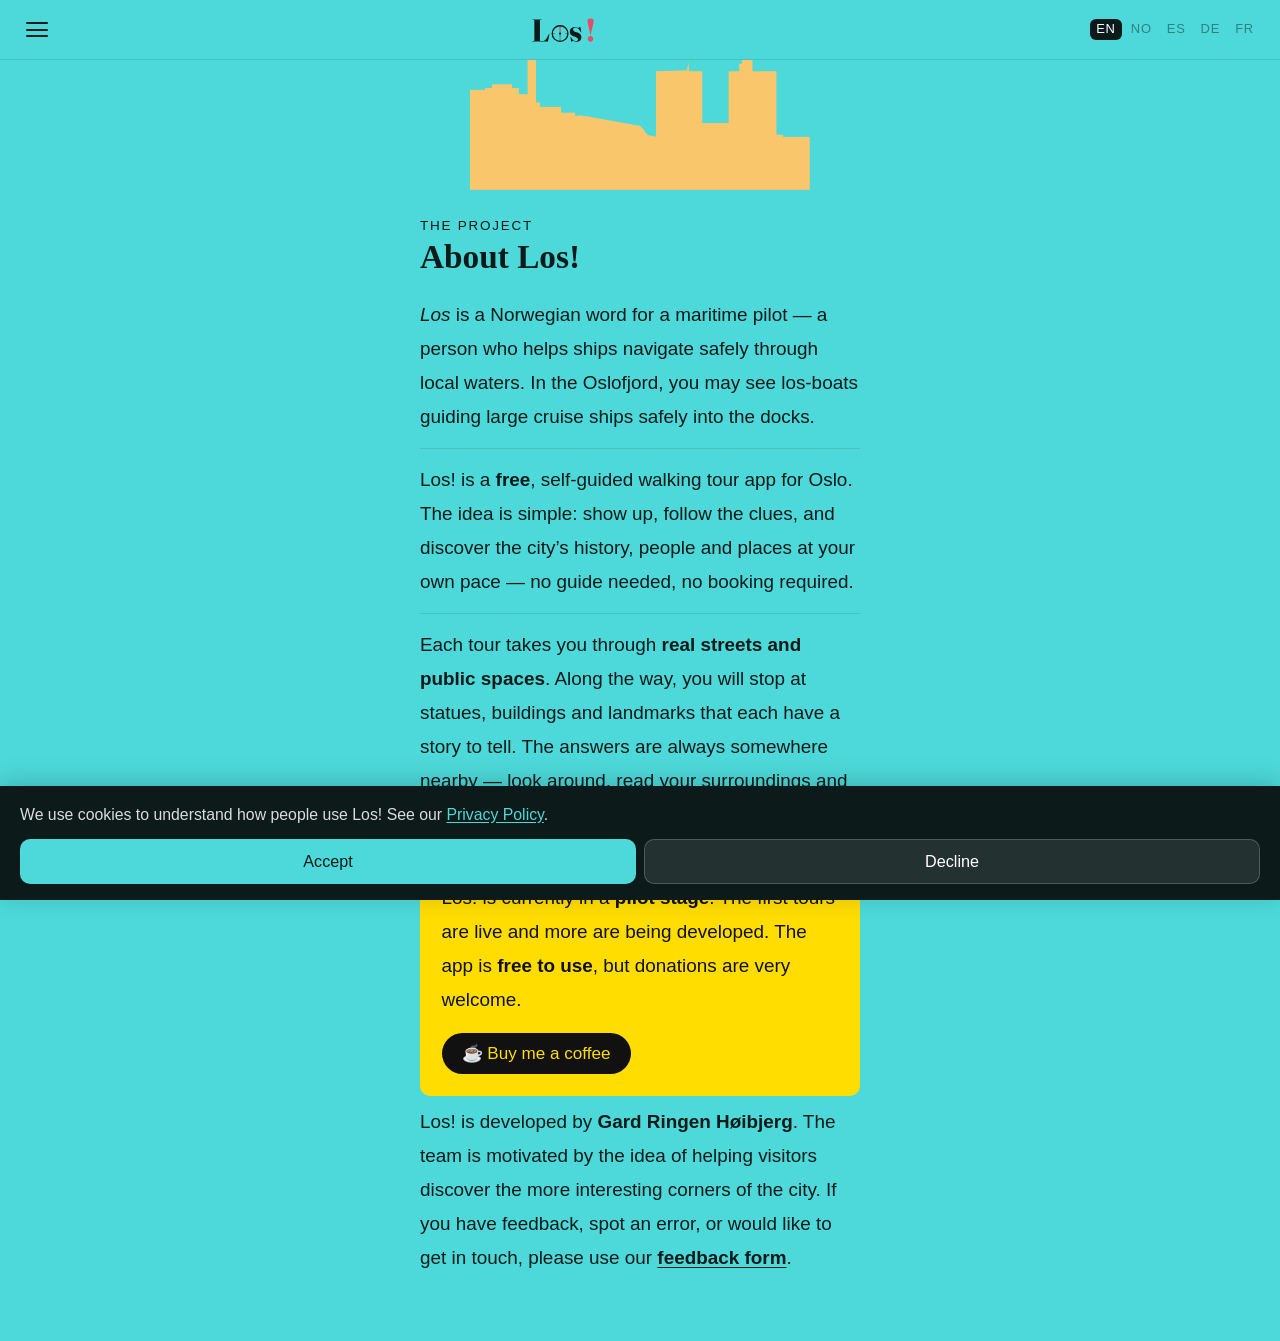
==== about.html @ 8006b3fb "Update about.html" ====
<!DOCTYPE html>
<html lang="en">
<head>
    <meta charset="UTF-8">
  <meta name="viewport" content="width=device-width, initial-scale=1.0">
  <title>About Los! – Free Walking Tours in Oslo</title>
  <meta name="description" content="Los! is a free self-guided walking tour app for Oslo. Discover the city's history, statues and stories at your own pace.">
  <meta name="robots" content="index, follow">
  <link rel="canonical" href="https://loswalk.com/about.html">

  <!-- Open Graph (Facebook, WhatsApp, LinkedIn) -->
  <meta property="og:type" content="website">
  <meta property="og:url" content="https://loswalk.com/about.html">
  <meta property="og:title" content="About Los! – Free Walking Tours in Oslo">
  <meta property="og:description" content="Los! is a free self-guided walking tour app for Oslo. Discover the city's history, statues and stories at your own pace.">
  <meta property="og:image" content="https://loswalk.com/osloskyline.png">
  <meta property="og:locale" content="en_GB">
  <meta property="og:site_name" content="Los!">

  <!-- Twitter / X card -->
  <meta name="twitter:card" content="summary_large_image">
  <meta name="twitter:title" content="About Los! – Free Walking Tours in Oslo">
  <meta name="twitter:description" content="Los! is a free self-guided walking tour app for Oslo. Discover the city's history, statues and stories at your own pace.">
  <meta name="twitter:image" content="https://loswalk.com/osloskyline.png">

  <link rel="icon" type="image/png" href="favicon.png">
  <link rel="stylesheet" href="style.css">
</head>
<body>

<!-- HEADER -->
<header class="header">
  <button class="hamburger" id="menuBtn" aria-label="Open navigation menu" aria-expanded="false" aria-controls="menuPanel">
    <span></span><span></span><span></span>
  </button>
<a href="index.html" style="display:flex;align-items:center;line-height:1;text-decoration:none;" aria-label="Los! home">
    <svg width="85" height="36" viewBox="0 0 260 110" fill="none" xmlns="http://www.w3.org/2000/svg" aria-label="Los! logo">
<g clip-path="url(#clip0_207_42)">
<path d="M35.632 23.904L32.416 24.432C31.776 24.56 31.264 24.736 30.88 24.96C30.528 25.184 30.352 25.504 30.352 25.92V86.544C30.352 87.312 30.56 87.856 30.976 88.176C31.424 88.496 32.048 88.656 32.848 88.656H38.752C40.32 88.656 41.872 88.336 43.408 87.696C44.944 87.024 46.512 85.824 48.112 84.096C49.744 82.336 51.408 79.84 53.104 76.608L58.336 66.768C58.464 66.544 58.592 66.4 58.72 66.336C58.848 66.24 58.976 66.224 59.104 66.288C59.328 66.32 59.472 66.416 59.536 66.576C59.6 66.736 59.584 66.976 59.488 67.296L54.928 89.904C54.8 90.448 54.688 90.8 54.592 90.96C54.496 91.12 54.368 91.2 54.208 91.2C53.984 91.2 53.648 91.104 53.2 90.912C52.752 90.72 52.176 90.512 51.472 90.288C50.8 90.096 50 90 49.072 90H7.936C7.712 90 7.536 89.952 7.408 89.856C7.28 89.76 7.216 89.648 7.216 89.52C7.216 89.232 7.472 89.024 7.984 88.896L11.2 88.368C11.904 88.24 12.416 88.064 12.736 87.84C13.088 87.616 13.264 87.296 13.264 86.88V25.92C13.264 25.504 13.088 25.184 12.736 24.96C12.416 24.736 11.904 24.56 11.2 24.432L7.984 23.904C7.472 23.776 7.216 23.568 7.216 23.28C7.216 23.152 7.28 23.04 7.408 22.944C7.536 22.848 7.712 22.8 7.936 22.8H35.728C35.952 22.8 36.128 22.848 36.256 22.944C36.384 23.04 36.448 23.152 36.448 23.28C36.448 23.568 36.176 23.776 35.632 23.904Z" fill="#0C1A1A"/>
<path d="M92 90C105.255 90 116 79.2548 116 66C116 52.7452 105.255 42 92 42C78.7452 42 68 52.7452 68 66C68 79.2548 78.7452 90 92 90Z" stroke="#0C1A1A" stroke-width="4"/>
<path d="M92 43V48" stroke="#0C1A1A" stroke-width="1.5" stroke-linecap="round"/>
<path d="M92 84V89" stroke="#0C1A1A" stroke-width="1.5" stroke-linecap="round"/>
<path d="M115 66H110" stroke="#0C1A1A" stroke-width="1.5" stroke-linecap="round"/>
<path d="M69 66H74" stroke="#0C1A1A" stroke-width="1.5" stroke-linecap="round"/>
<path d="M92 66V48" stroke="#E84C61" stroke-width="4" stroke-linecap="round"/>
<path opacity="0.35" d="M92 66V80" stroke="#0C1A1A" stroke-width="4" stroke-linecap="round"/>
<path d="M92 69C93.6569 69 95 67.6569 95 66C95 64.3431 93.6569 63 92 63C90.3431 63 89 64.3431 89 66C89 67.6569 90.3431 69 92 69Z" fill="#0C1A1A"/>
<path d="M140.496 89.568C142.48 89.568 144.032 89.072 145.152 88.08C146.272 87.056 146.832 85.744 146.832 84.144C146.832 82.992 146.56 81.936 146.016 80.976C145.504 80.016 144.576 79.136 143.232 78.336C141.888 77.504 140.032 76.704 137.664 75.936C133.568 74.624 130.368 73.184 128.064 71.616C125.76 70.016 124.144 68.224 123.216 66.24C122.288 64.256 121.824 62.032 121.824 59.568C121.824 55.28 123.28 51.984 126.192 49.68C129.104 47.344 133.024 46.176 137.952 46.176C139.968 46.176 141.616 46.368 142.896 46.752C144.176 47.104 145.152 47.472 145.824 47.856C146.528 48.24 147.008 48.432 147.264 48.432C147.616 48.432 148.24 48.24 149.136 47.856C150.064 47.472 150.976 47.104 151.872 46.752C152.768 46.368 153.376 46.176 153.696 46.176C153.888 46.176 154.064 46.224 154.224 46.32C154.384 46.416 154.48 46.608 154.512 46.896L156.816 61.104C156.912 61.456 156.928 61.744 156.864 61.968C156.832 62.192 156.736 62.336 156.576 62.4C156.448 62.464 156.32 62.464 156.192 62.4C156.064 62.336 155.936 62.224 155.808 62.064C153.728 58.352 151.76 55.44 149.904 53.328C148.08 51.184 146.256 49.68 144.432 48.816C142.608 47.92 140.656 47.472 138.576 47.472C136.464 47.472 134.832 48 133.68 49.056C132.56 50.112 132 51.52 132 53.28C132 54.528 132.288 55.664 132.864 56.688C133.472 57.712 134.544 58.656 136.08 59.52C137.616 60.352 139.824 61.168 142.704 61.968C146.288 62.96 149.136 64.208 151.248 65.712C153.392 67.216 154.928 68.944 155.856 70.896C156.784 72.816 157.248 74.928 157.248 77.232C157.248 80.048 156.544 82.48 155.136 84.528C153.76 86.576 151.904 88.16 149.568 89.28C147.232 90.4 144.624 90.96 141.744 90.96C139.92 90.96 138.352 90.72 137.04 90.24C135.76 89.792 134.72 89.328 133.92 88.848C133.152 88.368 132.656 88.128 132.432 88.128C132.176 88.128 131.632 88.352 130.8 88.8C130 89.216 129.168 89.632 128.304 90.048C127.44 90.496 126.848 90.72 126.528 90.72C126.304 90.72 126.096 90.624 125.904 90.432C125.712 90.24 125.568 89.92 125.472 89.472L123.648 77.472C123.584 77.024 123.568 76.704 123.6 76.512C123.664 76.288 123.792 76.128 123.984 76.032C124.08 75.968 124.192 75.984 124.32 76.08C124.448 76.144 124.576 76.272 124.704 76.464C127.52 81.168 130.208 84.528 132.768 86.544C135.36 88.56 137.936 89.568 140.496 89.568Z" fill="#0C1A1A"/>
<path d="M185.584 19.488C188.784 19.488 191.104 20.192 192.544 21.6C194.016 22.976 194.752 24.736 194.752 26.88C194.752 27.808 194.672 28.88 194.512 30.096C194.352 31.28 194.112 32.416 193.792 33.504L185.728 68.976C185.664 69.168 185.6 69.312 185.536 69.408C185.472 69.504 185.344 69.552 185.152 69.552C184.96 69.552 184.832 69.504 184.768 69.408C184.704 69.312 184.64 69.168 184.576 68.976L176.848 33.264C176.432 31.792 176.176 30.608 176.08 29.712C175.984 28.784 175.936 27.824 175.936 26.832C175.936 24.72 176.752 22.976 178.384 21.6C180.016 20.192 182.416 19.488 185.584 19.488ZM184.864 90.816C183.296 90.816 181.872 90.432 180.592 89.664C179.344 88.864 178.336 87.792 177.568 86.448C176.832 85.104 176.464 83.648 176.464 82.08C176.464 80.512 176.848 79.072 177.616 77.76C178.384 76.448 179.392 75.408 180.64 74.64C181.92 73.872 183.328 73.488 184.864 73.488C186.496 73.488 187.952 73.888 189.232 74.688C190.512 75.456 191.52 76.496 192.256 77.808C193.024 79.088 193.408 80.512 193.408 82.08C193.408 83.648 193.024 85.104 192.256 86.448C191.52 87.792 190.512 88.864 189.232 89.664C187.952 90.432 186.496 90.816 184.864 90.816Z" fill="#E84C61"/>
</g>
<defs>
<clipPath id="clip0_207_42">
<rect width="260" height="110" fill="white"/>
</clipPath>
</defs>
</svg>
  </a>
  <div id="langSwitcher"></div>
</header>

<!-- SLIDE MENU -->
<div class="menu-overlay" id="menuOverlay"></div>
<nav class="menu-panel" id="menuPanel" aria-label="Main navigation" aria-hidden="true">
  <div class="menu-head">
    <button class="menu-close" id="menuClose" aria-label="Close navigation menu">✕</button>
    <img src="loslogo.svg" alt="Los!" style="height:28px;width:auto;filter:brightness(0) invert(1);" />
    <div class="menu-tagline" id="menuTagline">Walking tours · Oslo</div>
  </div>
  <div class="menu-nav">
    <a class="menu-item" id="navHome" href="index.html">⌂  Home</a>
    <a class="menu-item" href="game.html">↗&nbsp;&nbsp;Start Tour</a>
    <a class="menu-item" id="navAbout" href="about.html">i  About</a>
    <a class="menu-item" id="navPrivacy" href="privacy.html">⚖  Privacy Policy</a>
  </div>
</nav>

<!-- PAGE -->
<div class="page-wrap">
  <div class="skyline-wrap sm">
    <img src="osloskyline.png" alt="Oslo skyline silhouette" />
  </div>

  <div class="about-content">
    <p class="eyebrow" id="aboutEyebrow">The project</p>
    <h1 class="page-title" id="aboutTitle">About Los!</h1>
        <div class="about-body">
      <p id="aboutP1"><em>Los</em> is a Norwegian word for a maritime pilot: a person who helps ships navigate in local waters. In the Oslofjord, you may see los-boats helping large cruise ships find their way to the docks.</p>
      <p id="aboutP2">Los! is a <strong>free</strong>, self-guided walking tour app for Oslo. The idea is simple: show up, follow the clues, and discover the city’s history, people, and places at your own pace — no guide needed, no booking required.</p>
      <p id="aboutP3">Each tour takes you through <strong>real streets and public spaces</strong>, stopping at statues, buildings, and landmarks that each carry a story. The answers are always somewhere nearby — look around, read the environment, and enjoy the walk.</p>
      <div class="about-donate">
        <p id="aboutP4">Los! is currently in a <strong>pilot stage</strong>. The first tour is live and more are in development. The app is <strong>free to use</strong>, but donations are very welcome.</p>
        <a href="https://buymeacoffee.com/loswalk" target="_blank" rel="noopener" class="about-coffee-btn">☕ Buy me a coffee</a>
      </div>
      <p id="aboutP5">Los! is developed by <strong>Gard Ringen Høibjerg</strong>, and the team is motivated by helping visitors discover the more interesting corners of the city. If you have feedback, spot an error, or would like to get in touch, let us know through our <a href="https://forms.gle/ZnFbVnRitNRhxWGB6" target="_blank" rel="noopener" class="about-link">feedback form</a>.</p>
    </div>
  </div>
</div>

<script src="translations.js"></script>
<script src="game.js"></script>
<script>
  document.addEventListener('DOMContentLoaded', () => { initMenu(); buildLangSwitcher(); applyTranslations(); initConsent(); });
</script>

</body>
</html>
---- style.css ----
/* ══════════════════════════════════════════
   Los! – style.css
   Shared styles for all pages
══════════════════════════════════════════ */

/* ── VARIABLES ── */
:root {
  --sky: #4DD9D9;
  --sand: #E8A84C;
  --ink: #0c1a1a;
  --ink-60: rgba(12,26,26,0.6);
  --ink-20: rgba(12,26,26,0.12);
  --white: #ffffff;
  --green: #2E7D3A;
  --green-dark: #236030;
  --red: #D95246;
  --amber: #EFA030;
  --card-bg: rgba(255,255,255,0.92);
  --card-border: rgba(255,255,255,0.6);
  --r: 16px;
  --r-sm: 10px;
}

/* ── RESET ── */
* {
  box-sizing: border-box;
  margin: 0;
  padding: 0;
  -webkit-tap-highlight-color: transparent;
}
html {
  scroll-behavior: smooth;
  font-size: 18px; /* base: 1rem = 18px. Scales all rem values up for comfort */
}

body {
  background: var(--sky);
  font-family: 'DM Sans', sans-serif;
  font-weight: 400;
  min-height: 100vh;
  overflow-x: hidden;
  color: var(--ink);
  -webkit-font-smoothing: antialiased;
}

/* ── HEADER ── */
.header {
  position: fixed;
  top: 0; left: 0; right: 0;
  z-index: 100;
  height: 60px;
  display: flex;
  align-items: center;
  justify-content: space-between;
  padding: 0 20px;
  background: var(--sky);
  border-bottom: 1px solid var(--ink-20);
}

.logo {
  display: flex;
  align-items: center;
  text-decoration: none;
}
.logo svg { display: block; }

.hamburger {
  display: flex;
  flex-direction: column;
  gap: 4.5px;
  cursor: pointer;
  padding: 6px;
  background: none;
  border: none;
  border-radius: 8px;
  transition: background 0.15s;
}
.hamburger:hover { background: var(--ink-20); }
.hamburger span {
  display: block;
  width: 22px;
  height: 2px;
  background: var(--ink);
  border-radius: 2px;
}

/* ── SLIDE MENU ── */
.menu-overlay {
  position: fixed;
  inset: 0;
  background: rgba(0,0,0,0.4);
  z-index: 200;
  opacity: 0;
  pointer-events: none;
  transition: opacity 0.25s;
  backdrop-filter: blur(2px);
}
.menu-overlay.open { opacity: 1; pointer-events: all; }

.menu-panel {
  position: fixed;
  top: 0; left: 0;
  width: 70%;
  max-width: 280px;
  height: 100%;
  background: var(--ink);
  z-index: 201;
  transform: translateX(-100%);
  transition: transform 0.3s cubic-bezier(0.4,0,0.2,1);
  display: flex;
  flex-direction: column;
}
.menu-panel.open { transform: translateX(0); }

.menu-head {
  padding: 52px 24px 22px;
  border-bottom: 1px solid rgba(255,255,255,0.08);
  position: relative;
}
.menu-close {
  position: absolute;
  top: 16px; right: 16px;
  background: rgba(255,255,255,0.08);
  border: none;
  color: white;
  font-size: 0.9rem;
  width: 30px; height: 30px;
  border-radius: 50%;
  cursor: pointer;
  display: flex;
  align-items: center;
  justify-content: center;
  transition: background 0.15s;
}
.menu-close:hover { background: rgba(255,255,255,0.16); }

.menu-logo {
  font-family: 'Fraunces', serif;
  font-weight: 600;
  font-size: 1.5rem;
  color: var(--sky);
}
.menu-tagline {
  font-size: 0.72rem;
  color: rgba(255,255,255,0.38);
  margin-top: 3px;
  letter-spacing: 0.05em;
}

.menu-nav { padding: 10px 0; }
.menu-item {
  display: flex;
  align-items: center;
  gap: 12px;
  padding: 16px 24px;
  color: rgba(255,255,255,0.75);
  font-size: 1rem;
  cursor: pointer;
  border-left: 2.5px solid transparent;
  transition: background 0.15s, color 0.15s, border-color 0.15s;
  text-decoration: none;
}
.menu-item:hover {
  background: rgba(255,255,255,0.05);
  color: white;
  border-left-color: var(--sky);
}

/* ── PAGE WRAPPER ── */
.page-wrap {
  padding-top: 60px;
  min-height: 100vh;
  animation: fadeUp 0.22s ease;
}

@keyframes fadeUp {
  from { opacity: 0; transform: translateY(8px); }
  to   { opacity: 1; transform: translateY(0); }
}

/* ── SKYLINE ── */
/*
  Image: 1771x914px with transparent background (black removed).
  Silhouette is the sand colour, displayed as <img>.
  80% width → air on both sides. Anchored to bottom of container.
  Front page: 210px tall shows full spire.
  Inner pages (.sm): 130px shows just the roofline mass.
*/
.skyline-wrap {
  width: 100%;
  max-width: 480px;       /* constrain to content width on desktop */
  margin: 0 auto;         /* center it */
  height: 210px;
  display: flex;
  align-items: flex-end;
  justify-content: center;
  overflow: hidden;
}
.skyline-wrap img {
  width: 80%;
  max-width: 340px;       /* never wider than a natural desktop size */
  height: auto;
  display: block;
  flex-shrink: 0;
}
.skyline-wrap.sm {
  height: 130px;
}

/* ── SHARED TYPOGRAPHY ── */
.eyebrow {
  font-size: 0.75rem;
  font-weight: 500;
  letter-spacing: 0.13em;
  text-transform: uppercase;
  color: var(--ink);
  margin-bottom: 6px;
}

.page-title {
  font-family: 'Fraunces', serif;
  font-weight: 600;
  font-size: 1.85rem;
  line-height: 1.1;
  color: var(--ink);
  margin-bottom: 22px;
}

/* ── FRONT PAGE ── */
.front-content {
  padding: 22px 20px max(52px, calc(24px + env(safe-area-inset-bottom)));
  max-width: 480px;
  margin: 0 auto;
}

.front-headline {
  font-family: 'Fraunces', serif;
  font-weight: 600;
  font-size: 2rem;
  line-height: 1.12;
  color: var(--ink);
  margin-bottom: 10px;
}
.front-intro {
  font-size: 1rem;
  line-height: 1.8;
  color: var(--ink);
  margin-bottom: 26px;
}

.section-divider {
  height: 1px;
  background: var(--ink-20);
  margin: 0 0 22px;
}

.tips-label {
  font-size: 0.75rem;
  font-weight: 500;
  letter-spacing: 0.13em;
  text-transform: uppercase;
  color: var(--ink);
  margin-bottom: 10px;
}
.tips-list {
  list-style: none;
  margin-bottom: 28px;
}
.tips-list li {
  font-size: 1rem;
  line-height: 1.75;
  padding: 13px 0 13px 28px;
  position: relative;
  color: var(--ink);
  border-bottom: 1px solid var(--ink-20);
}
.tips-list li:last-child { border-bottom: none; }
.tips-list li::before {
  content: attr(data-n);
  position: absolute;
  left: 0; top: 12px;
  font-weight: 500;
  font-size: 0.82rem;
  color: var(--ink);
}

.start-btn {
  display: flex;
  align-items: center;
  justify-content: center;
  gap: 8px;
  width: 100%;
  padding: 17px;
  background: var(--ink);
  color: white;
  font-family: 'DM Sans', sans-serif;
  font-weight: 500;
  font-size: 1rem;
  letter-spacing: 0.02em;
  border: none;
  border-radius: var(--r);
  cursor: pointer;
  transition: opacity 0.15s, transform 0.12s;
  margin-bottom: 12px;
  text-decoration: none;
  -webkit-appearance: none;
}
.start-btn:hover { opacity: 0.87; }
.start-btn:active { transform: scale(0.98); }
.start-btn .arrow { transition: transform 0.2s; }
.start-btn:hover .arrow { transform: translateX(3px); }

.duration-chip {
  display: flex;
  align-items: center;
  justify-content: center;
  gap: 7px;
  background: var(--ink-20);
  border-radius: 99px;
  padding: 9px 16px;
  font-size: 1rem;
  color: var(--ink);
}


/* ── TOUR CARDS (front page) ── */
.tour-card {
  background: rgba(255,255,255,0.92);
  border: 1px solid rgba(255,255,255,0.6);
  border-radius: var(--r);
  padding: 18px 18px 18px;
  margin-bottom: 12px;
  color: var(--ink);
  box-shadow: 0 2px 16px rgba(0,0,0,0.06);
}

.tour-card--soon {
  opacity: 0.55;
}

.tour-card-header {
  display: flex;
  align-items: flex-start;
  justify-content: space-between;
  gap: 12px;
  margin-bottom: 10px;
}
.tour-card-title {
  font-family: 'Fraunces', serif;
  font-weight: 600;
  font-size: 1.15rem;
  line-height: 1.2;
  color: var(--ink);
  margin-bottom: 10px;
}
.tour-soon-badge {
  font-size: 0.7rem;
  font-weight: 600;
  letter-spacing: 0.1em;
  text-transform: uppercase;
  background: var(--ink-20);
  color: var(--ink-60);
  border-radius: 99px;
  padding: 4px 10px;
  flex-shrink: 0;
  align-self: flex-start;
  margin-top: 3px;
}
.tour-card-desc {
  font-size: 1rem;
  line-height: 1.75;
  color: var(--ink);
  margin-bottom: 14px;
}
.tour-card-meta {
  display: flex;
  gap: 8px;
  flex-wrap: wrap;
  margin-bottom: 16px;
}
.tour-meta-chip {
  font-size: 0.875rem;
  background: var(--ink-20);
  border-radius: 99px;
  padding: 4px 10px;
  color: var(--ink);
}
.tour-start-btn {
  display: flex;
  align-items: center;
  justify-content: center;
  gap: 8px;
  width: 100%;
  padding: 16px;
  background: var(--green);
  color: white;
  font-family: 'DM Sans', sans-serif;
  font-weight: 500;
  font-size: 1rem;
  border: none;
  border-radius: var(--r);
  cursor: pointer;
  text-decoration: none;
  transition: opacity 0.15s, transform 0.12s;
  touch-action: manipulation;
}
.tour-start-btn:hover { opacity: 0.87; }
.tour-start-btn:active { transform: scale(0.98); }
.tour-start-btn .arrow { transition: transform 0.2s; }
.tour-start-btn:hover .arrow { transform: translateX(3px); }

/* ── TOUR TITLE BAR (game page) ── */
.tour-title-bar {
  text-align: center;
  font-size: 0.8rem;
  font-weight: 500;
  letter-spacing: 0.1em;
  text-transform: uppercase;
  color: var(--ink);
  padding: 6px 20px 0;
}

/* ── FINISH TOUR NAME ── */
.finish-tour-name {
  font-size: 0.75rem;
  font-weight: 500;
  letter-spacing: 0.12em;
  text-transform: uppercase;
  color: var(--ink);
  margin-bottom: 8px;
  min-height: 1em;
}


/* ── LANGUAGE SWITCHER ── */
#langSwitcher {
  display: flex;
  gap: 3px;
  align-items: center;
}
.lang-btn {
  background: none;
  border: none;
  padding: 4px 6px;
  font-family: 'DM Sans', sans-serif;
  font-size: 0.72rem;
  font-weight: 500;
  letter-spacing: 0.06em;
  color: var(--ink);
  opacity: 0.45;
  cursor: pointer;
  border-radius: 6px;
  transition: opacity 0.15s, background 0.15s;
  touch-action: manipulation;
  line-height: 1;
}
.lang-btn:hover { opacity: 0.8; background: var(--ink-20); }
.lang-btn--active {
  opacity: 1;
  background: var(--ink);
  color: white;
}
.lang-btn--active:hover { opacity: 1; background: var(--ink); }

/* ── GAME PAGE ── */
.progress-bar-wrap {
  padding: 10px 20px 0;
  max-width: 480px;
  margin: 0 auto;
}
.progress-track {
  height: 2.5px;
  background: var(--ink-20);
  border-radius: 3px;
  overflow: hidden;
}
.progress-fill {
  height: 100%;
  background: var(--ink);
  border-radius: 3px;
  transition: width 0.55s cubic-bezier(0.4,0,0.2,1);
}
.progress-meta {
  display: flex;
  justify-content: space-between;
  align-items: center;
  margin-top: 7px;
}
.chapter-pill {
  font-size: 0.82rem;
  font-weight: 500;
  letter-spacing: 0.1em;
  text-transform: uppercase;
  color: var(--ink);
}
.scene-count { font-size: 0.82rem; color: var(--ink); }

.game-content {
  padding: 16px 20px max(52px, calc(24px + env(safe-area-inset-bottom)));
  max-width: 480px;
  margin: 0 auto;
}

.scene-card {
  background: var(--card-bg);
  border: 1px solid var(--card-border);
  border-radius: var(--r);
  padding: 22px 20px;
  font-size: 1rem;
  line-height: 1.85;
  color: var(--ink);
  margin-bottom: 18px;
  box-shadow: 0 2px 16px rgba(0,0,0,0.06);
  white-space: pre-wrap;
}
.scene-card b { font-weight: 600; }
.scene-card i { font-style: italic; color: var(--ink-60); }

.feedback {
  display: none;
  border-radius: var(--r-sm);
  padding: 10px 14px;
  font-size: 0.95rem;
  line-height: 1.5;
  margin-bottom: 11px;
  gap: 8px;
}
.feedback.wrong {
  display: flex;
  align-items: flex-start;
  background: rgba(217,82,70,0.09);
  color: #922820;
  border: 1px solid rgba(217,82,70,0.18);
}
.feedback.hint {
  display: flex;
  align-items: flex-start;
  background: rgba(239,160,48,0.11);
  color: #6e4800;
  border: 1px solid rgba(239,160,48,0.22);
}
.fb-icon { flex-shrink: 0; font-size: 0.85rem; margin-top: 1px; }

.answer-input {
  width: 100%;
  padding: 15px 16px;
  border-radius: var(--r);
  border: 1.5px solid rgba(12,26,26,0.14);
  background: rgba(255,255,255,0.88);
  font-family: 'DM Sans', sans-serif;
  font-size: 16px;
  color: var(--ink);
  margin-bottom: 11px;
  outline: none;
  transition: border-color 0.2s, background 0.2s, box-shadow 0.2s;
}
.answer-input:focus {
  border-color: var(--ink);
  background: white;
  box-shadow: 0 0 0 3px rgba(12,26,26,0.05);
}
.answer-input::placeholder { color: var(--ink-60); }

.btn-row {
  display: grid;
  grid-template-columns: 1fr auto;
  gap: 9px;
}
.btn {
  padding: 16px 18px;
  border: none;
  border-radius: var(--r);
  font-family: 'DM Sans', sans-serif;
  font-size: 1rem;
  font-weight: 500;
  cursor: pointer;
  transition: opacity 0.15s, transform 0.12s;
}
.btn:active { transform: scale(0.97); }
.btn:hover { opacity: 0.87; }
.btn-answer { background: var(--green); color: white; }
.btn-hint {
  background: rgba(12,26,26,0.08);
  color: var(--ink);
  white-space: nowrap;
}

/* ── ABOUT PAGE ── */
.about-content {
  padding: 28px 20px max(52px, calc(24px + env(safe-area-inset-bottom)));
  max-width: 480px;
  margin: 0 auto;
}
.about-body p {
  font-size: 1.05rem;
  line-height: 1.8;
  color: var(--ink);
  padding-bottom: 14px;
  margin-bottom: 14px;
  border-bottom: 1px solid var(--ink-20);
}
.about-body p:last-child { border-bottom: none; margin-bottom: 0; }
.about-link {
  color: var(--ink);
  font-weight: 600;
  text-decoration: underline;
  text-underline-offset: 3px;
}

/* ── FINISH PAGE ── */
.finish-content {
  padding: 44px 20px max(52px, calc(24px + env(safe-area-inset-bottom)));
  max-width: 480px;
  margin: 0 auto;
  text-align: center;
}
.finish-badge {
  width: 66px; height: 66px;
  background: var(--sand);
  border-radius: 50%;
  display: flex;
  align-items: center;
  justify-content: center;
  font-size: 1.9rem;
  margin: 0 auto 20px;
  box-shadow: 0 4px 18px rgba(232,168,76,0.3);
}
.finish-title {
  font-family: 'Fraunces', serif;
  font-weight: 600;
  font-size: 1.85rem;
  line-height: 1.12;
  margin-bottom: 16px;
}
.finish-time-wrap {
  display: flex;
  flex-direction: column;
  align-items: center;
  background: var(--ink-20);
  border-radius: var(--r);
  padding: 16px 24px;
  margin-bottom: 24px;
}
.finish-time-label {
  font-size: 0.75rem;
  font-weight: 500;
  letter-spacing: 0.12em;
  text-transform: uppercase;
  color: var(--ink);
  margin-bottom: 4px;
}
.finish-time {
  font-family: 'Fraunces', serif;
  font-weight: 600;
  font-size: 2.4rem;
  line-height: 1;
  color: var(--ink);
  letter-spacing: -0.5px;
}

.finish-body {
  font-size: 1.05rem;
  line-height: 1.8;
  color: var(--ink);
  margin-bottom: 32px;
}
.finish-body strong { color: var(--ink); font-weight: 600; }
.finish-actions { display: flex; flex-direction: column; gap: 9px; }
.finish-btn {
  display: block;
  width: 100%;
  padding: 17px;
  border-radius: var(--r);
  font-family: 'DM Sans', sans-serif;
  font-size: 1rem;
  font-weight: 500;
  text-align: center;
  border: none;
  cursor: pointer;
  transition: opacity 0.15s;
  text-decoration: none;
  -webkit-appearance: none;
}
.finish-btn:hover { opacity: 0.85; }
.finish-btn-primary { background: var(--ink); color: white; }
.finish-btn-secondary { background: rgba(12,26,26,0.14); color: var(--ink); border: 1.5px solid rgba(12,26,26,0.2); }

/* ── TOUCH FIXES ── */
@media (hover: none) {
  .btn:hover, .start-btn:hover, .finish-btn:hover { opacity: 1; }
  .start-btn:hover .arrow { transform: none; }
  .hamburger:hover { background: none; }
  .menu-item:hover {
    background: none;
    color: rgba(255,255,255,0.75);
    border-left-color: transparent;
  }
}
button, .menu-item, .start-btn, .finish-btn { touch-action: manipulation; }

/* ── FOCUS RINGS (keyboard navigation) ── */
:focus-visible {
  outline: 3px solid var(--ink);
  outline-offset: 3px;
}
.menu-item:focus-visible,
.menu-close:focus-visible {
  outline: 3px solid var(--sky);
  outline-offset: 2px;
}
.answer-input:focus-visible {
  outline: none; /* handled by box-shadow */
  border-color: var(--ink);
  box-shadow: 0 0 0 3px rgba(12,26,26,0.18);
}

/* ── COOKIE CONSENT BANNER ── */
.consent-banner {
  position: fixed;
  bottom: 0; left: 0; right: 0;
  z-index: 300;
  background: var(--ink);
  color: white;
  padding: 16px 20px max(16px, env(safe-area-inset-bottom));
  display: flex;
  flex-direction: column;
  gap: 12px;
  box-shadow: 0 -4px 24px rgba(0,0,0,0.18);
  animation: slideUp 0.3s ease;
}
@keyframes slideUp {
  from { transform: translateY(100%); }
  to   { transform: translateY(0); }
}
.consent-banner.hidden { display: none; }

.consent-text {
  font-size: 0.88rem;
  line-height: 1.6;
  color: rgba(255,255,255,0.85);
}
.consent-text a {
  color: var(--sky);
  text-decoration: underline;
  text-underline-offset: 2px;
}
.consent-btns {
  display: grid;
  grid-template-columns: 1fr 1fr;
  gap: 8px;
}
.consent-btn {
  padding: 12px;
  border-radius: var(--r-sm);
  font-family: 'DM Sans', sans-serif;
  font-size: 0.9rem;
  font-weight: 500;
  border: none;
  cursor: pointer;
  touch-action: manipulation;
  transition: opacity 0.15s;
}
.consent-btn:hover { opacity: 0.87; }
.consent-btn--accept {
  background: var(--sky);
  color: var(--ink);
}
.consent-btn--decline {
  background: rgba(255,255,255,0.1);
  color: white;
  border: 1px solid rgba(255,255,255,0.2);
}

/* ── BUY ME A COFFEE BUTTON ── */
.finish-btn-coffee {
  background: #FFDD00;
  color: #000;
  border: none;
  font-weight: 500;
  letter-spacing: 0.01em;
}
.finish-btn-coffee:hover { opacity: 0.88; }

.about-coffee {
  display: block;
  text-align: center;
  margin: 2rem auto 0;
  max-width: 280px;
}

/* ── ABOUT DONATE BLOCK ── */
.about-donate {
  background: #FFDD00;
  border-radius: var(--r-sm);
  padding: 1.1rem 1.2rem 1.2rem;
  margin: 0.5rem 0;
}
.about-donate p {
  margin: 0 0 0.9rem;
  border: none !important;
  padding: 0 !important;
  color: #111;
}
.about-coffee-btn {
  display: inline-block;
  background: #111;
  color: #FFDD00;
  font-family: 'DM Sans', sans-serif;
  font-size: 0.95rem;
  font-weight: 500;
  padding: 10px 20px;
  border-radius: 50px;
  text-decoration: none;
  transition: opacity 0.15s;
  touch-action: manipulation;
}
.about-coffee-btn:hover { opacity: 0.82; }
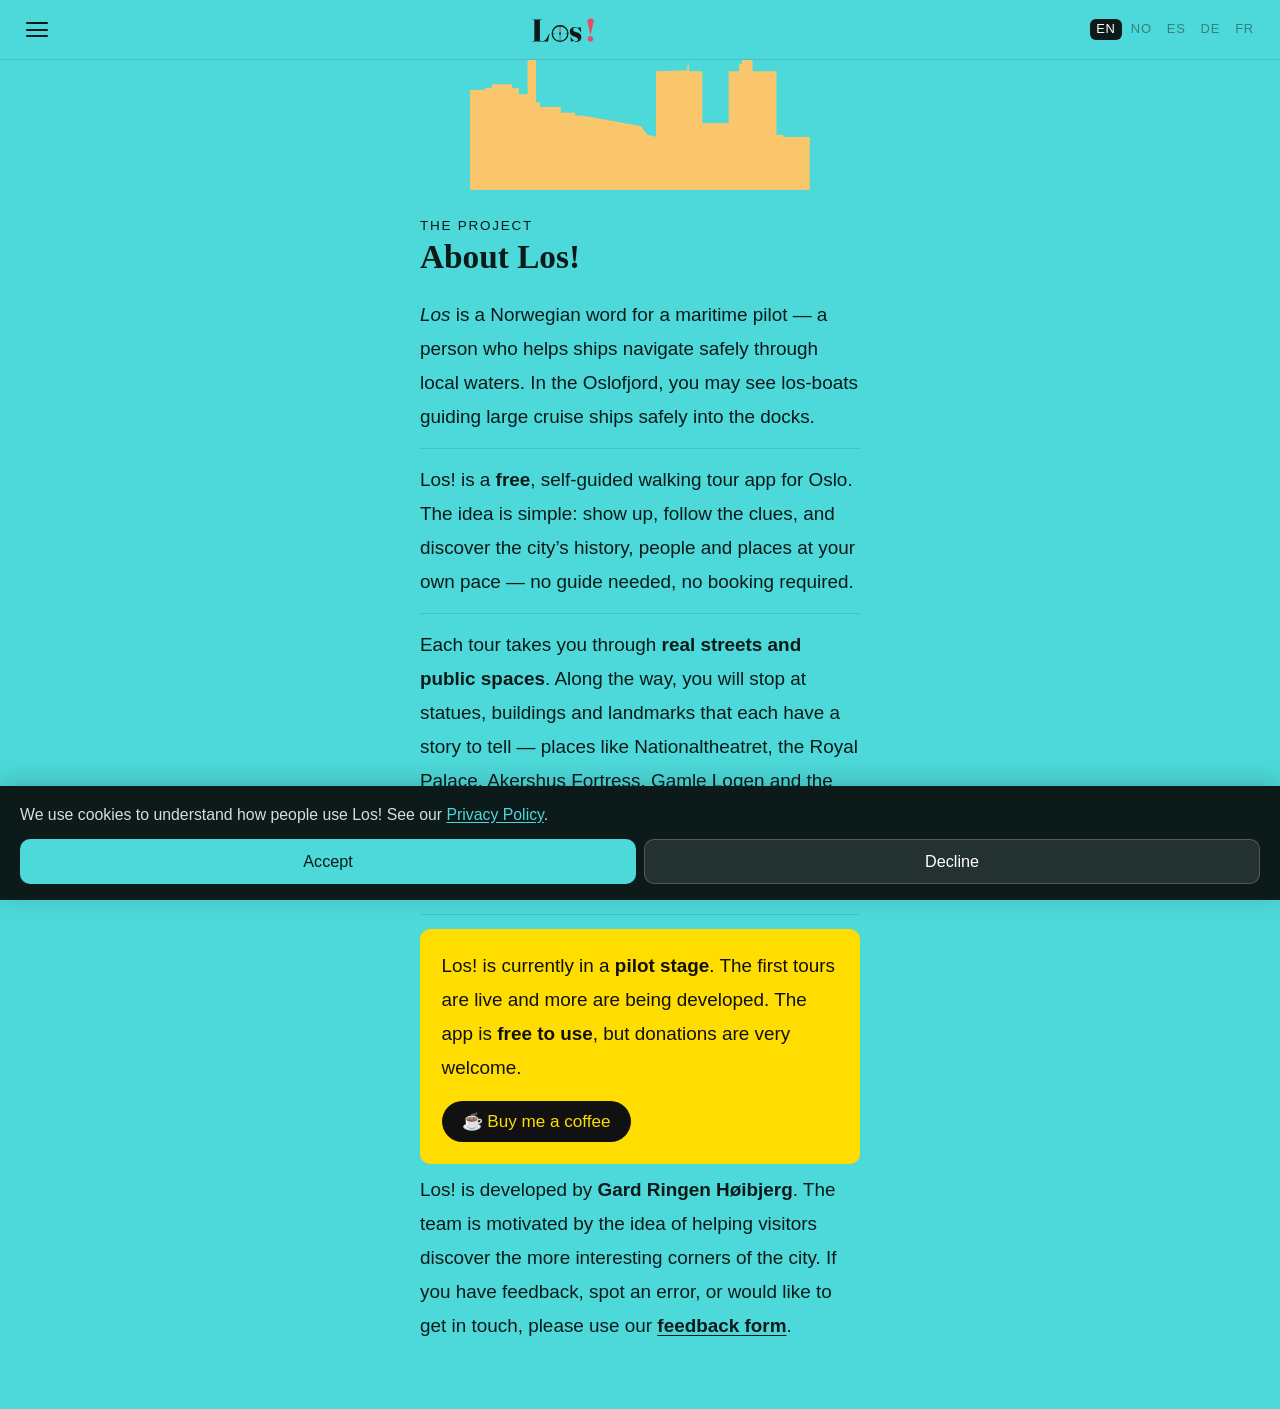
==== commit 27f1ab33: "Update about.html" ====
--- a/about.html
+++ b/about.html
@@ -25,6 +25,36 @@
 
   <link rel="icon" type="image/png" href="favicon.png">
   <link rel="stylesheet" href="style.css">
+<script type="application/ld+json">
+{
+  "@context": "https://schema.org",
+  "@type": "Organization",
+  "name": "Los!",
+  "url": "https://loswalk.com",
+  "description": "Los! provides free self-guided walking tours in Oslo, Norway. Discover the city's history, statues and stories at your own pace — no guide needed, no booking required.",
+  "founder": {
+    "@type": "Person",
+    "name": "Gard Ringen Høibjerg"
+  },
+  "areaServed": {
+    "@type": "City",
+    "name": "Oslo",
+    "containedInPlace": {
+      "@type": "Country",
+      "name": "Norway"
+    }
+  },
+  "offers": {
+    "@type": "Offer",
+    "price": "0",
+    "priceCurrency": "NOK",
+    "description": "Free self-guided walking tours"
+  },
+  "sameAs": [
+    "https://loswalk.com"
+  ]
+}
+</script>
 </head>
 <body>
 
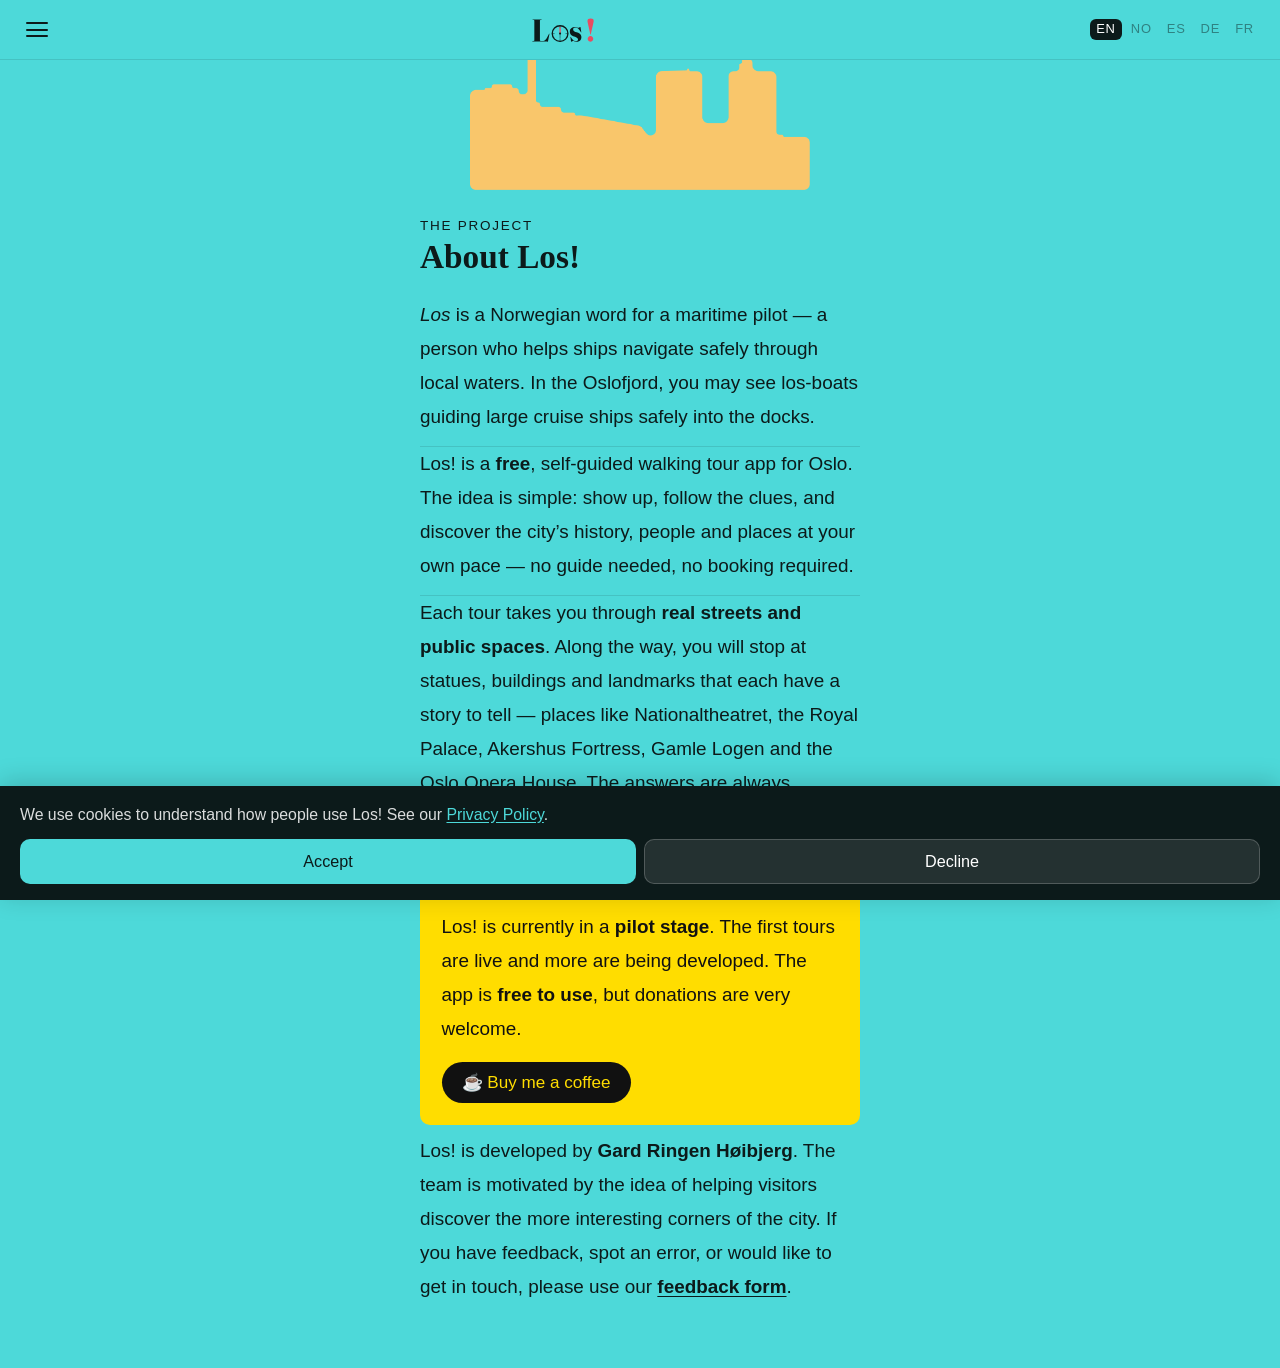
==== commit 32a17967: "Update about.html" ====
--- a/about.html
+++ b/about.html
@@ -23,7 +23,11 @@
   <meta name="twitter:description" content="Los! is a free self-guided walking tour app for Oslo. Discover the city's history, statues and stories at your own pace.">
   <meta name="twitter:image" content="https://loswalk.com/osloskyline.png">
 
-  <link rel="icon" type="image/png" href="favicon.png">
+  <link rel="icon" type="image/png" sizes="32x32" href="favicon-32x32.png">
+  <link rel="icon" type="image/png" sizes="16x16" href="favicon-16x16.png">
+  <link rel="apple-touch-icon" sizes="180x180" href="favicon-180x180.png">
+  <link rel="manifest" href="site.webmanifest">
+  <meta name="theme-color" content="#0c1a1a">
   <link rel="stylesheet" href="style.css">
 <script type="application/ld+json">
 {
--- a/style.css
+++ b/style.css
@@ -511,7 +511,7 @@
   color: var(--ink);
   margin-bottom: 18px;
   box-shadow: 0 2px 16px rgba(0,0,0,0.06);
-  white-space: pre-wrap;
+  white-space: normal;
 }
 .scene-card b { font-weight: 600; }
 .scene-card i { font-style: italic; color: var(--ink-60); }
@@ -595,8 +595,8 @@
   font-size: 1.05rem;
   line-height: 1.8;
   color: var(--ink);
-  padding-bottom: 14px;
-  margin-bottom: 14px;
+  padding-bottom: 12px;
+  margin-bottom: 0;
   border-bottom: 1px solid var(--ink-20);
 }
 .about-body p:last-child { border-bottom: none; margin-bottom: 0; }
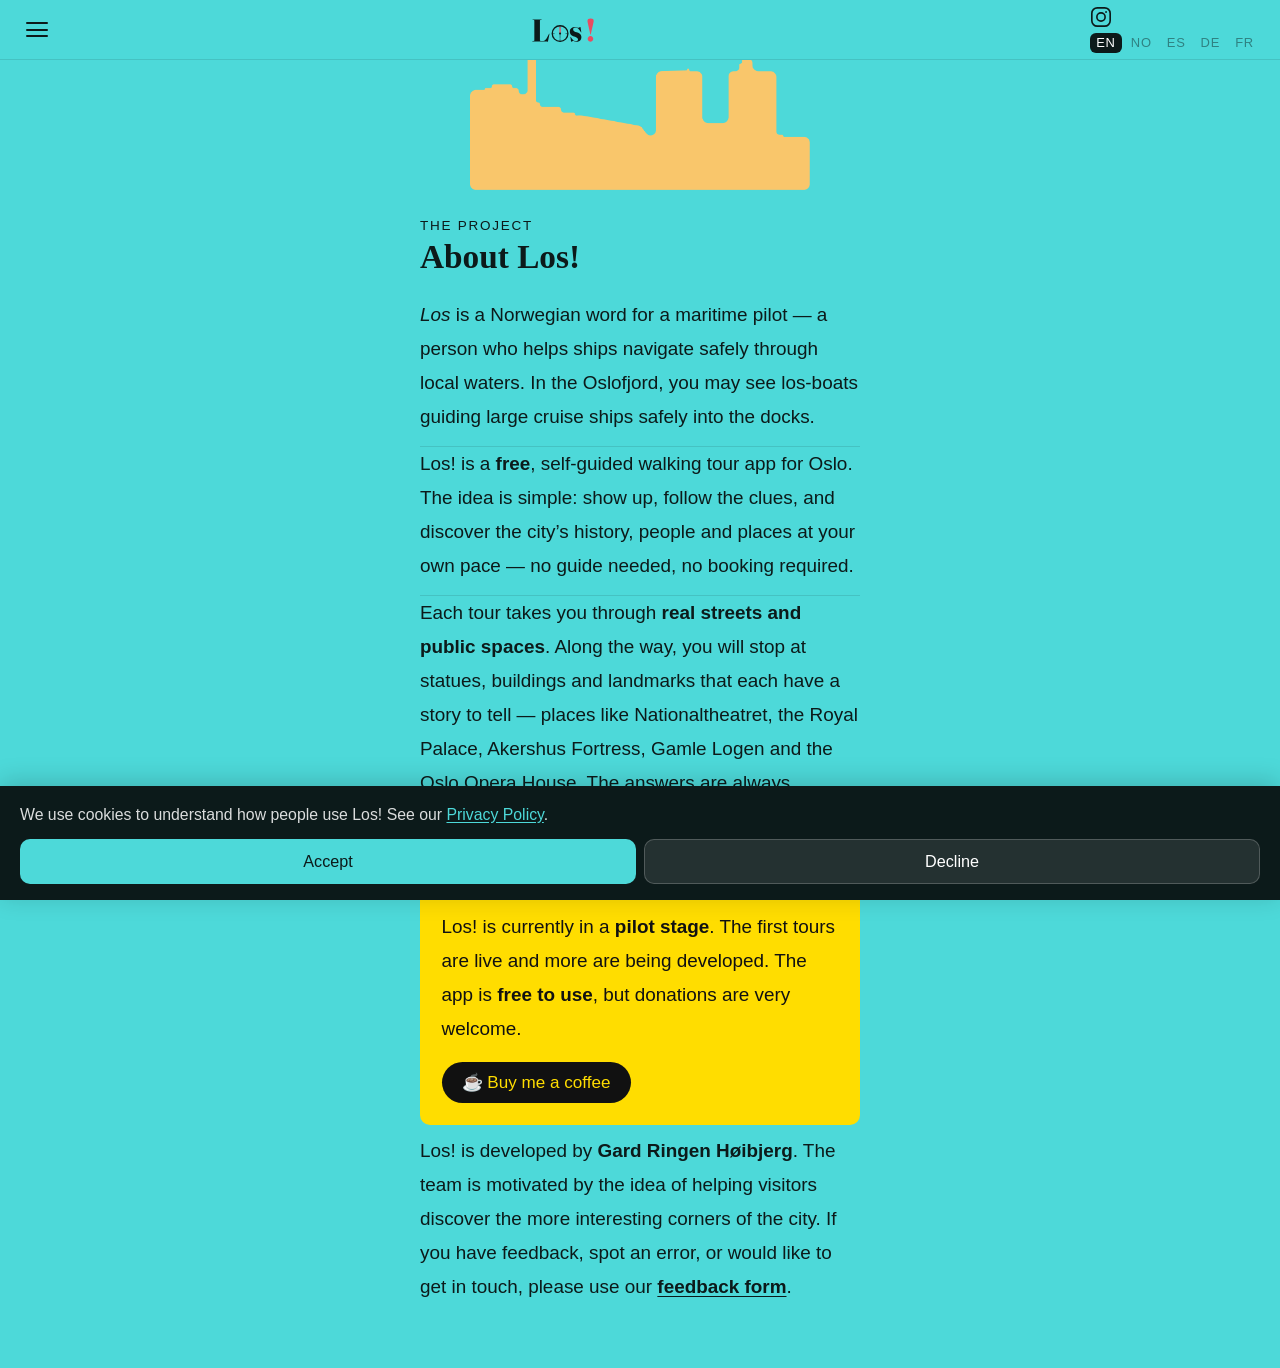
==== commit c4fed39d: "Update about.html" ====
--- a/about.html
+++ b/about.html
@@ -89,7 +89,16 @@
 </defs>
 </svg>
   </a>
-  <div id="langSwitcher"></div>
+  <div class="header-right">
+    <a href="https://www.instagram.com/loswalk" target="_blank" rel="noopener" class="header-ig-btn" aria-label="Los! on Instagram">
+    <svg width="22" height="22" viewBox="0 0 24 24" fill="none" xmlns="http://www.w3.org/2000/svg" aria-hidden="true">
+      <rect x="2" y="2" width="20" height="20" rx="6" stroke="#0c1a1a" stroke-width="1.8" fill="none"/>
+      <circle cx="12" cy="12" r="4.5" stroke="#0c1a1a" stroke-width="1.8" fill="none"/>
+      <circle cx="17.5" cy="6.5" r="1" fill="#0c1a1a"/>
+    </svg>
+  </a>
+    <div id="langSwitcher"></div>
+  </div>
 </header>
 
 <!-- SLIDE MENU -->
--- a/style.css
+++ b/style.css
@@ -665,6 +665,22 @@
   margin-bottom: 32px;
 }
 .finish-body strong { color: var(--ink); font-weight: 600; }
+
+.finish-donate-block {
+  background: rgba(232,168,76,0.12);
+  border: 1.5px solid rgba(232,168,76,0.35);
+  border-radius: 14px;
+  padding: 18px 20px;
+  margin-bottom: 8px;
+  text-align: center;
+}
+.finish-donate-text {
+  font-size: 15px;
+  color: var(--ink);
+  line-height: 1.55;
+  margin-bottom: 14px;
+  opacity: 0.85;
+}
 .finish-actions { display: flex; flex-direction: column; gap: 9px; }
 .finish-btn {
   display: block;
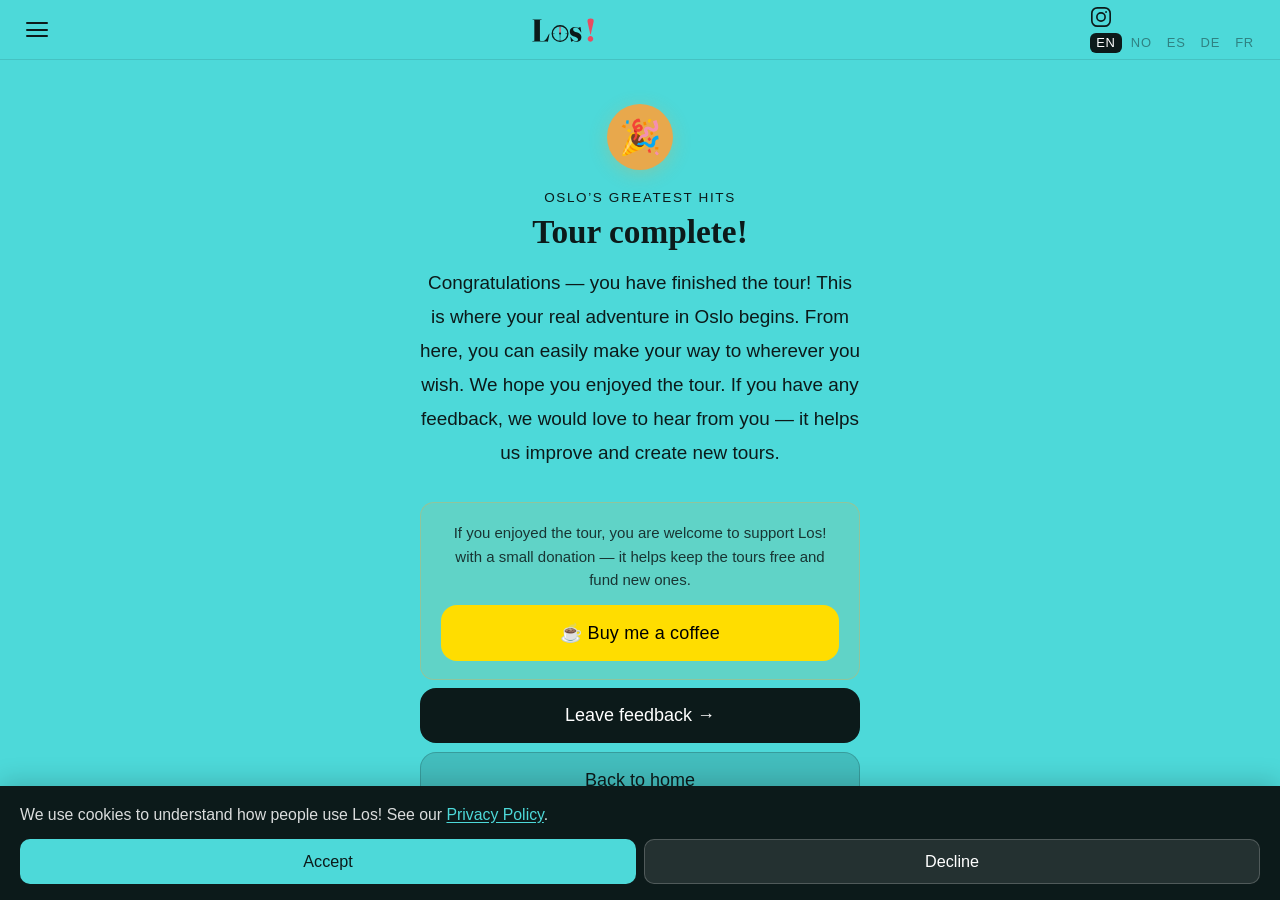
==== commit 7783f049: "Update about.html" ====
--- a/about.html
+++ b/about.html
@@ -3,24 +3,24 @@
 <head>
     <meta charset="UTF-8">
   <meta name="viewport" content="width=device-width, initial-scale=1.0">
-  <title>About Los! – Free Walking Tours in Oslo</title>
-  <meta name="description" content="Los! is a free self-guided walking tour app for Oslo. Discover the city's history, statues and stories at your own pace.">
+  <title>Tour Complete! – Los! Oslo Walking Tours</title>
+  <meta name="description" content="You have completed an Oslo walking tour with Los! Share your experience and explore more of the city.">
   <meta name="robots" content="index, follow">
-  <link rel="canonical" href="https://loswalk.com/about.html">
+  <link rel="canonical" href="https://loswalk.com/finish.html">
 
   <!-- Open Graph (Facebook, WhatsApp, LinkedIn) -->
   <meta property="og:type" content="website">
-  <meta property="og:url" content="https://loswalk.com/about.html">
-  <meta property="og:title" content="About Los! – Free Walking Tours in Oslo">
-  <meta property="og:description" content="Los! is a free self-guided walking tour app for Oslo. Discover the city's history, statues and stories at your own pace.">
+  <meta property="og:url" content="https://loswalk.com/finish.html">
+  <meta property="og:title" content="Tour Complete! – Los! Oslo Walking Tours">
+  <meta property="og:description" content="You have completed an Oslo walking tour with Los! Share your experience and explore more of the city.">
   <meta property="og:image" content="https://loswalk.com/osloskyline.png">
   <meta property="og:locale" content="en_GB">
   <meta property="og:site_name" content="Los!">
 
   <!-- Twitter / X card -->
   <meta name="twitter:card" content="summary_large_image">
-  <meta name="twitter:title" content="About Los! – Free Walking Tours in Oslo">
-  <meta name="twitter:description" content="Los! is a free self-guided walking tour app for Oslo. Discover the city's history, statues and stories at your own pace.">
+  <meta name="twitter:title" content="Tour Complete! – Los! Oslo Walking Tours">
+  <meta name="twitter:description" content="You have completed an Oslo walking tour with Los! Share your experience and explore more of the city.">
   <meta name="twitter:image" content="https://loswalk.com/osloskyline.png">
 
   <link rel="icon" type="image/png" sizes="32x32" href="favicon-32x32.png">
@@ -29,36 +29,6 @@
   <link rel="manifest" href="site.webmanifest">
   <meta name="theme-color" content="#0c1a1a">
   <link rel="stylesheet" href="style.css">
-<script type="application/ld+json">
-{
-  "@context": "https://schema.org",
-  "@type": "Organization",
-  "name": "Los!",
-  "url": "https://loswalk.com",
-  "description": "Los! provides free self-guided walking tours in Oslo, Norway. Discover the city's history, statues and stories at your own pace — no guide needed, no booking required.",
-  "founder": {
-    "@type": "Person",
-    "name": "Gard Ringen Høibjerg"
-  },
-  "areaServed": {
-    "@type": "City",
-    "name": "Oslo",
-    "containedInPlace": {
-      "@type": "Country",
-      "name": "Norway"
-    }
-  },
-  "offers": {
-    "@type": "Offer",
-    "price": "0",
-    "priceCurrency": "NOK",
-    "description": "Free self-guided walking tours"
-  },
-  "sameAs": [
-    "https://loswalk.com"
-  ]
-}
-</script>
 </head>
 <body>
 
@@ -119,30 +89,43 @@
 
 <!-- PAGE -->
 <div class="page-wrap">
-  <div class="skyline-wrap sm">
-    <img src="osloskyline.png" alt="Oslo skyline silhouette" />
-  </div>
+  <div class="finish-content">
+    <div class="finish-badge">🎉</div>
+    <p class="finish-tour-name" id="finishTourName"></p>
+    <h1 class="finish-title" id="finishTourComplete">Tour complete!</h1>
 
-  <div class="about-content">
-    <p class="eyebrow" id="aboutEyebrow">The project</p>
-    <h1 class="page-title" id="aboutTitle">About Los!</h1>
-        <div class="about-body">
-      <p id="aboutP1"><em>Los</em> is a Norwegian word for a maritime pilot: a person who helps ships navigate in local waters. In the Oslofjord, you may see los-boats helping large cruise ships find their way to the docks.</p>
-      <p id="aboutP2">Los! is a <strong>free</strong>, self-guided walking tour app for Oslo. The idea is simple: show up, follow the clues, and discover the city’s history, people, and places at your own pace — no guide needed, no booking required.</p>
-      <p id="aboutP3">Each tour takes you through <strong>real streets and public spaces</strong>, stopping at statues, buildings, and landmarks that each carry a story. The answers are always somewhere nearby — look around, read the environment, and enjoy the walk.</p>
-      <div class="about-donate">
-        <p id="aboutP4">Los! is currently in a <strong>pilot stage</strong>. The first tour is live and more are in development. The app is <strong>free to use</strong>, but donations are very welcome.</p>
-        <a href="https://buymeacoffee.com/loswalk" target="_blank" rel="noopener" class="about-coffee-btn">☕ Buy me a coffee</a>
-      </div>
-      <p id="aboutP5">Los! is developed by <strong>Gard Ringen Høibjerg</strong>, and the team is motivated by helping visitors discover the more interesting corners of the city. If you have feedback, spot an error, or would like to get in touch, let us know through our <a href="https://forms.gle/ZnFbVnRitNRhxWGB6" target="_blank" rel="noopener" class="about-link">feedback form</a>.</p>
+    <!-- Time display — hidden until JS populates it -->
+    <div class="finish-time-wrap" style="display:none" aria-live="polite">
+      <p class="finish-time-label" id="finishTimeLbl">Your time</p>
+      <p class="finish-time" id="finishTime"></p>
+    </div>
+
+    <p class="finish-body" id="finishBody"></p>
+
+    <div class="finish-donate-block">
+      <p class="finish-donate-text" id="finishDonateText">If you enjoyed the tour, you are welcome to support Los! with a small donation — it helps keep the tours free and fund new ones.</p>
+      <a href="https://buymeacoffee.com/loswalk" target="_blank" rel="noopener" class="finish-btn finish-btn-coffee" id="finishCoffeeBtn">☕ Buy me a coffee</a>
+    </div>
+
+    <div class="finish-actions">
+      <a href="https://forms.gle/ZnFbVnRitNRhxWGB6" target="_blank" class="finish-btn finish-btn-primary" id="finishFeedbackBtn">Leave feedback →</a>
+      <a href="index.html" class="finish-btn finish-btn-secondary" id="finishBackBtn">Back to home</a>
     </div>
   </div>
 </div>
 
+<script src="tours/greathits.js"></script>
+<script src="tours/becoming.js"></script>
 <script src="translations.js"></script>
 <script src="game.js"></script>
 <script>
-  document.addEventListener('DOMContentLoaded', () => { initMenu(); buildLangSwitcher(); applyTranslations(); initConsent(); });
+  document.addEventListener('DOMContentLoaded', () => {
+    initMenu();
+    buildLangSwitcher();
+    applyTranslations();
+    initFinish();
+    initConsent();
+  });
 </script>
 
 </body>
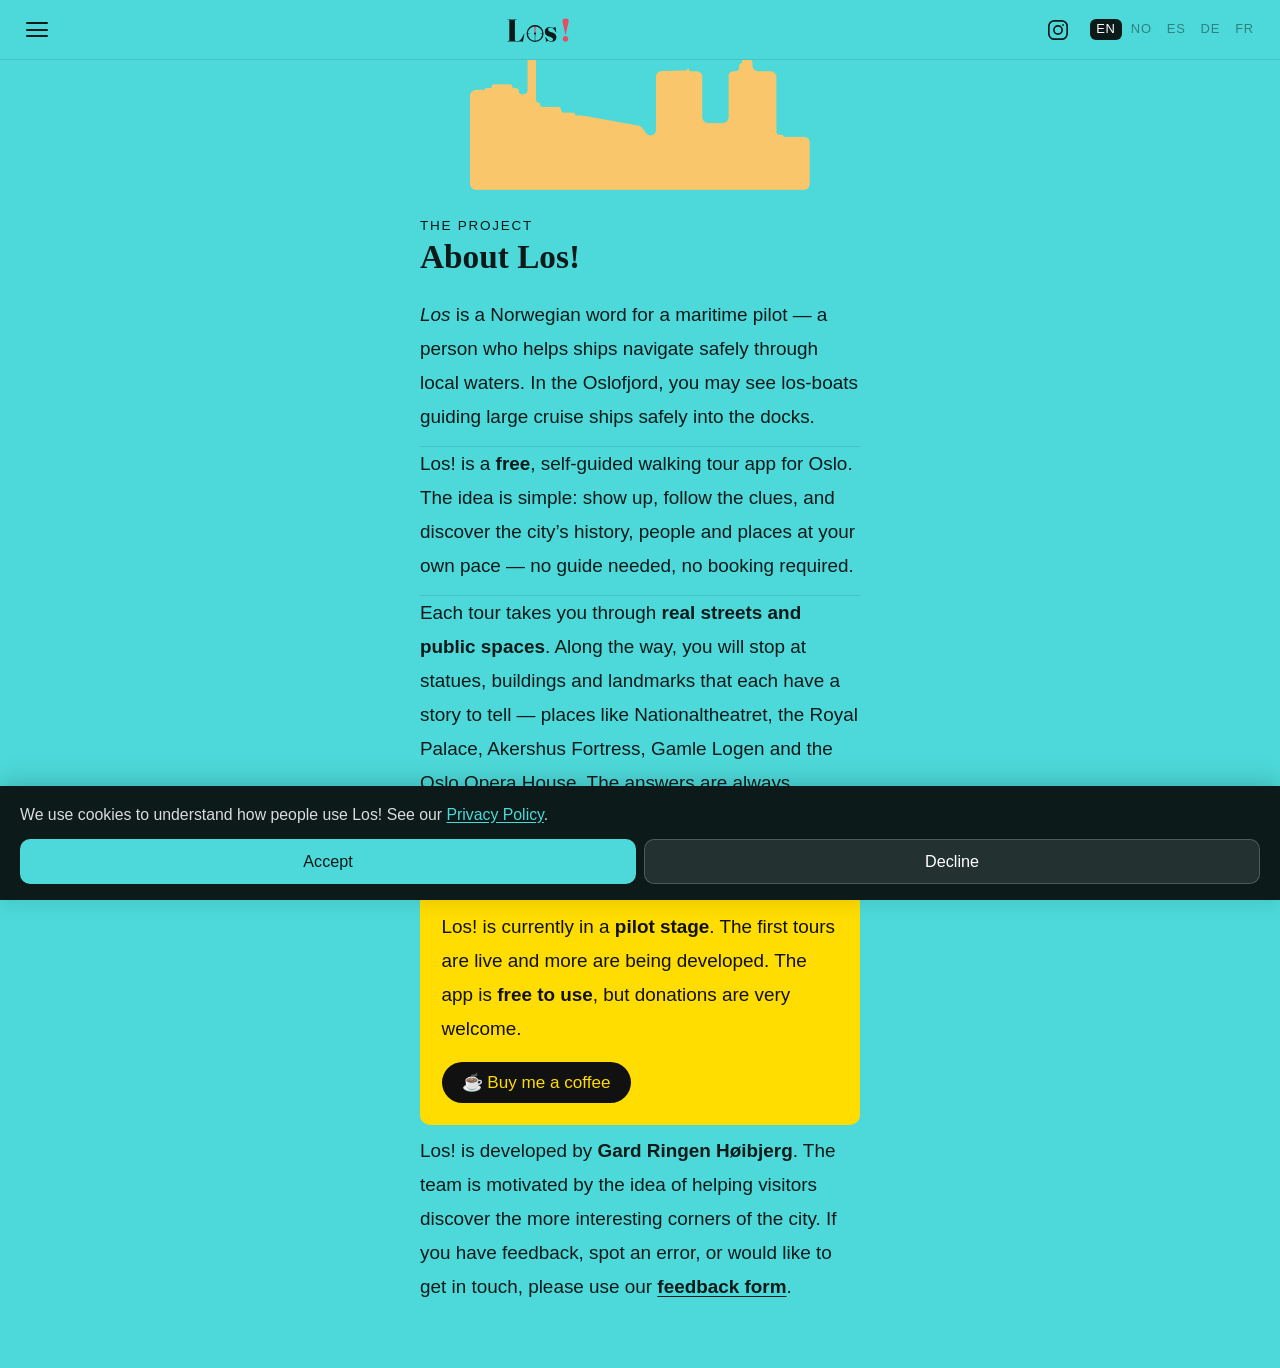
==== commit ce2e43cf: "Update about.html" ====
--- a/about.html
+++ b/about.html
@@ -3,24 +3,24 @@
 <head>
     <meta charset="UTF-8">
   <meta name="viewport" content="width=device-width, initial-scale=1.0">
-  <title>Tour Complete! – Los! Oslo Walking Tours</title>
-  <meta name="description" content="You have completed an Oslo walking tour with Los! Share your experience and explore more of the city.">
+  <title>About Los! – Free Walking Tours in Oslo</title>
+  <meta name="description" content="Los! is a free self-guided walking tour app for Oslo. Discover the city's history, statues and stories at your own pace.">
   <meta name="robots" content="index, follow">
-  <link rel="canonical" href="https://loswalk.com/finish.html">
+  <link rel="canonical" href="https://loswalk.com/about.html">
 
   <!-- Open Graph (Facebook, WhatsApp, LinkedIn) -->
   <meta property="og:type" content="website">
-  <meta property="og:url" content="https://loswalk.com/finish.html">
-  <meta property="og:title" content="Tour Complete! – Los! Oslo Walking Tours">
-  <meta property="og:description" content="You have completed an Oslo walking tour with Los! Share your experience and explore more of the city.">
+  <meta property="og:url" content="https://loswalk.com/about.html">
+  <meta property="og:title" content="About Los! – Free Walking Tours in Oslo">
+  <meta property="og:description" content="Los! is a free self-guided walking tour app for Oslo. Discover the city's history, statues and stories at your own pace.">
   <meta property="og:image" content="https://loswalk.com/osloskyline.png">
   <meta property="og:locale" content="en_GB">
   <meta property="og:site_name" content="Los!">
 
   <!-- Twitter / X card -->
   <meta name="twitter:card" content="summary_large_image">
-  <meta name="twitter:title" content="Tour Complete! – Los! Oslo Walking Tours">
-  <meta name="twitter:description" content="You have completed an Oslo walking tour with Los! Share your experience and explore more of the city.">
+  <meta name="twitter:title" content="About Los! – Free Walking Tours in Oslo">
+  <meta name="twitter:description" content="Los! is a free self-guided walking tour app for Oslo. Discover the city's history, statues and stories at your own pace.">
   <meta name="twitter:image" content="https://loswalk.com/osloskyline.png">
 
   <link rel="icon" type="image/png" sizes="32x32" href="favicon-32x32.png">
@@ -29,6 +29,36 @@
   <link rel="manifest" href="site.webmanifest">
   <meta name="theme-color" content="#0c1a1a">
   <link rel="stylesheet" href="style.css">
+<script type="application/ld+json">
+{
+  "@context": "https://schema.org",
+  "@type": "Organization",
+  "name": "Los!",
+  "url": "https://loswalk.com",
+  "description": "Los! provides free self-guided walking tours in Oslo, Norway. Discover the city's history, statues and stories at your own pace — no guide needed, no booking required.",
+  "founder": {
+    "@type": "Person",
+    "name": "Gard Ringen Høibjerg"
+  },
+  "areaServed": {
+    "@type": "City",
+    "name": "Oslo",
+    "containedInPlace": {
+      "@type": "Country",
+      "name": "Norway"
+    }
+  },
+  "offers": {
+    "@type": "Offer",
+    "price": "0",
+    "priceCurrency": "NOK",
+    "description": "Free self-guided walking tours"
+  },
+  "sameAs": [
+    "https://loswalk.com"
+  ]
+}
+</script>
 </head>
 <body>
 
@@ -37,7 +67,7 @@
   <button class="hamburger" id="menuBtn" aria-label="Open navigation menu" aria-expanded="false" aria-controls="menuPanel">
     <span></span><span></span><span></span>
   </button>
-<a href="index.html" style="display:flex;align-items:center;line-height:1;text-decoration:none;" aria-label="Los! home">
+<a href="/" style="display:flex;align-items:center;line-height:1;text-decoration:none;" aria-label="Los! home">
     <svg width="85" height="36" viewBox="0 0 260 110" fill="none" xmlns="http://www.w3.org/2000/svg" aria-label="Los! logo">
 <g clip-path="url(#clip0_207_42)">
 <path d="M35.632 23.904L32.416 24.432C31.776 24.56 31.264 24.736 30.88 24.96C30.528 25.184 30.352 25.504 30.352 25.92V86.544C30.352 87.312 30.56 87.856 30.976 88.176C31.424 88.496 32.048 88.656 32.848 88.656H38.752C40.32 88.656 41.872 88.336 43.408 87.696C44.944 87.024 46.512 85.824 48.112 84.096C49.744 82.336 51.408 79.84 53.104 76.608L58.336 66.768C58.464 66.544 58.592 66.4 58.72 66.336C58.848 66.24 58.976 66.224 59.104 66.288C59.328 66.32 59.472 66.416 59.536 66.576C59.6 66.736 59.584 66.976 59.488 67.296L54.928 89.904C54.8 90.448 54.688 90.8 54.592 90.96C54.496 91.12 54.368 91.2 54.208 91.2C53.984 91.2 53.648 91.104 53.2 90.912C52.752 90.72 52.176 90.512 51.472 90.288C50.8 90.096 50 90 49.072 90H7.936C7.712 90 7.536 89.952 7.408 89.856C7.28 89.76 7.216 89.648 7.216 89.52C7.216 89.232 7.472 89.024 7.984 88.896L11.2 88.368C11.904 88.24 12.416 88.064 12.736 87.84C13.088 87.616 13.264 87.296 13.264 86.88V25.92C13.264 25.504 13.088 25.184 12.736 24.96C12.416 24.736 11.904 24.56 11.2 24.432L7.984 23.904C7.472 23.776 7.216 23.568 7.216 23.28C7.216 23.152 7.28 23.04 7.408 22.944C7.536 22.848 7.712 22.8 7.936 22.8H35.728C35.952 22.8 36.128 22.848 36.256 22.944C36.384 23.04 36.448 23.152 36.448 23.28C36.448 23.568 36.176 23.776 35.632 23.904Z" fill="#0C1A1A"/>
@@ -80,7 +110,7 @@
     <div class="menu-tagline" id="menuTagline">Walking tours · Oslo</div>
   </div>
   <div class="menu-nav">
-    <a class="menu-item" id="navHome" href="index.html">⌂  Home</a>
+    <a class="menu-item" id="navHome" href="/">⌂  Home</a>
     <a class="menu-item" href="game.html">↗&nbsp;&nbsp;Start Tour</a>
     <a class="menu-item" id="navAbout" href="about.html">i  About</a>
     <a class="menu-item" id="navPrivacy" href="privacy.html">⚖  Privacy Policy</a>
@@ -89,43 +119,30 @@
 
 <!-- PAGE -->
 <div class="page-wrap">
-  <div class="finish-content">
-    <div class="finish-badge">🎉</div>
-    <p class="finish-tour-name" id="finishTourName"></p>
-    <h1 class="finish-title" id="finishTourComplete">Tour complete!</h1>
+  <div class="skyline-wrap sm">
+    <img src="osloskyline.png" alt="Oslo skyline silhouette" />
+  </div>
 
-    <!-- Time display — hidden until JS populates it -->
-    <div class="finish-time-wrap" style="display:none" aria-live="polite">
-      <p class="finish-time-label" id="finishTimeLbl">Your time</p>
-      <p class="finish-time" id="finishTime"></p>
-    </div>
-
-    <p class="finish-body" id="finishBody"></p>
-
-    <div class="finish-donate-block">
-      <p class="finish-donate-text" id="finishDonateText">If you enjoyed the tour, you are welcome to support Los! with a small donation — it helps keep the tours free and fund new ones.</p>
-      <a href="https://buymeacoffee.com/loswalk" target="_blank" rel="noopener" class="finish-btn finish-btn-coffee" id="finishCoffeeBtn">☕ Buy me a coffee</a>
-    </div>
-
-    <div class="finish-actions">
-      <a href="https://forms.gle/ZnFbVnRitNRhxWGB6" target="_blank" class="finish-btn finish-btn-primary" id="finishFeedbackBtn">Leave feedback →</a>
-      <a href="index.html" class="finish-btn finish-btn-secondary" id="finishBackBtn">Back to home</a>
+  <div class="about-content">
+    <p class="eyebrow" id="aboutEyebrow">The project</p>
+    <h1 class="page-title" id="aboutTitle">About Los!</h1>
+        <div class="about-body">
+      <p id="aboutP1"><em>Los</em> is a Norwegian word for a maritime pilot: a person who helps ships navigate in local waters. In the Oslofjord, you may see los-boats helping large cruise ships find their way to the docks.</p>
+      <p id="aboutP2">Los! is a <strong>free</strong>, self-guided walking tour app for Oslo. The idea is simple: show up, follow the clues, and discover the city’s history, people, and places at your own pace — no guide needed, no booking required.</p>
+      <p id="aboutP3">Each tour takes you through <strong>real streets and public spaces</strong>, stopping at statues, buildings, and landmarks that each carry a story. The answers are always somewhere nearby — look around, read the environment, and enjoy the walk.</p>
+      <div class="about-donate">
+        <p id="aboutP4">Los! is currently in a <strong>pilot stage</strong>. The first tour is live and more are in development. The app is <strong>free to use</strong>, but donations are very welcome.</p>
+        <a href="https://buymeacoffee.com/loswalk" target="_blank" rel="noopener" class="about-coffee-btn">☕ Buy me a coffee</a>
+      </div>
+      <p id="aboutP5">Los! is developed by <strong>Gard Ringen Høibjerg</strong>, and the team is motivated by helping visitors discover the more interesting corners of the city. If you have feedback, spot an error, or would like to get in touch, let us know through our <a href="https://forms.gle/ZnFbVnRitNRhxWGB6" target="_blank" rel="noopener" class="about-link">feedback form</a>.</p>
     </div>
   </div>
 </div>
 
-<script src="tours/greathits.js"></script>
-<script src="tours/becoming.js"></script>
 <script src="translations.js"></script>
 <script src="game.js"></script>
 <script>
-  document.addEventListener('DOMContentLoaded', () => {
-    initMenu();
-    buildLangSwitcher();
-    applyTranslations();
-    initFinish();
-    initConsent();
-  });
+  document.addEventListener('DOMContentLoaded', () => { initMenu(); buildLangSwitcher(); applyTranslations(); initConsent(); });
 </script>
 
 </body>
--- a/style.css
+++ b/style.css
@@ -63,6 +63,31 @@
   text-decoration: none;
 }
 .logo svg { display: block; }
+.header-right {
+  display: flex;
+  align-items: center;
+  gap: 14px;
+}
+
+.header-ig-btn {
+  display: flex;
+  align-items: center;
+  justify-content: center;
+  width: 36px;
+  height: 36px;
+  border-radius: 50%;
+  transition: background 0.15s;
+  flex-shrink: 0;
+}
+
+.header-ig-btn:hover {
+  background: rgba(12,26,26,0.1);
+}
+
+.header-ig-btn svg {
+  display: block;
+}
+
 
 .hamburger {
   display: flex;
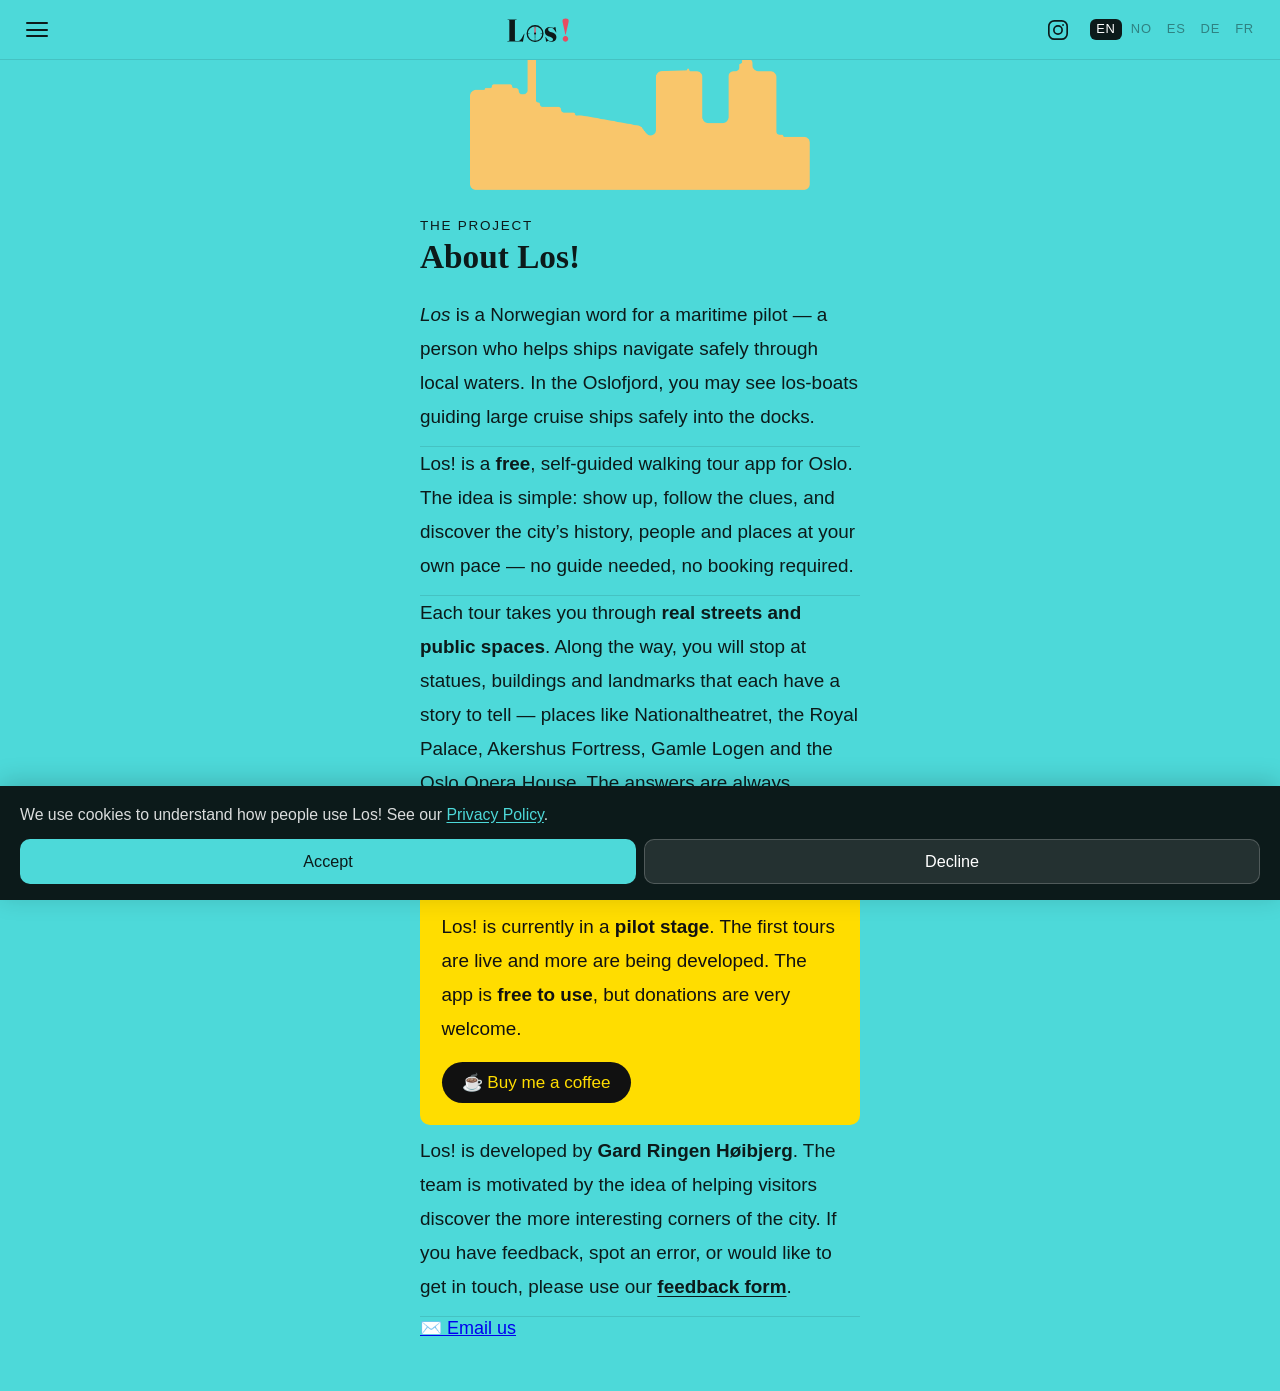
==== commit 8284dd1e: "Update about.html" ====
--- a/about.html
+++ b/about.html
@@ -134,7 +134,8 @@
         <p id="aboutP4">Los! is currently in a <strong>pilot stage</strong>. The first tour is live and more are in development. The app is <strong>free to use</strong>, but donations are very welcome.</p>
         <a href="https://buymeacoffee.com/loswalk" target="_blank" rel="noopener" class="about-coffee-btn">☕ Buy me a coffee</a>
       </div>
-      <p id="aboutP5">Los! is developed by <strong>Gard Ringen Høibjerg</strong>, and the team is motivated by helping visitors discover the more interesting corners of the city. If you have feedback, spot an error, or would like to get in touch, let us know through our <a href="https://forms.gle/ZnFbVnRitNRhxWGB6" target="_blank" rel="noopener" class="about-link">feedback form</a>.</p>
+      <p id="aboutP5">Los! is developed by <strong>Gard Ringen Høibjerg</strong>, and the team is motivated by helping visitors discover the more interesting corners of the city. If you have feedback, spot an error, or would like to get in touch, we’d love to hear from you.</p>
+      <a href="mailto:gard.loswalk@gmail.com" class="about-email-btn" id="aboutEmailBtn">✉️ Email us</a>
     </div>
   </div>
 </div>
--- a/style.css
+++ b/style.css
@@ -821,6 +821,50 @@
   letter-spacing: 0.01em;
 }
 .finish-btn-coffee:hover { opacity: 0.88; }
+.btn-skip {
+  width: 100%;
+  margin-top: 8px;
+  background: rgba(232,168,76,0.15);
+  color: var(--ink);
+  border: 1.5px solid rgba(232,168,76,0.5);
+  border-radius: 50px;
+  font-size: 15px;
+  font-weight: 500;
+  padding: 12px 20px;
+  cursor: pointer;
+  font-family: inherit;
+  transition: background 0.15s, border-color 0.15s;
+}
+.btn-skip:hover { background: rgba(232,168,76,0.28); border-color: rgba(232,168,76,0.8); }
+
+.finish-skip-wrap {
+  display: flex;
+  flex-direction: column;
+  align-items: center;
+  gap: 4px;
+  background: rgba(232,168,76,0.10);
+  border: 1.5px solid rgba(232,168,76,0.3);
+  border-radius: 14px;
+  padding: 14px 20px;
+  margin-bottom: 8px;
+  text-align: center;
+}
+.finish-skip-label {
+  font-size: 11px;
+  text-transform: uppercase;
+  letter-spacing: 0.15em;
+  color: var(--ink);
+  opacity: 0.6;
+  margin: 0;
+}
+.finish-skip-count {
+  font-family: 'Fraunces', serif;
+  font-size: 36px;
+  font-weight: 600;
+  color: var(--sand);
+  margin: 0;
+}
+
 
 .about-coffee {
   display: block;
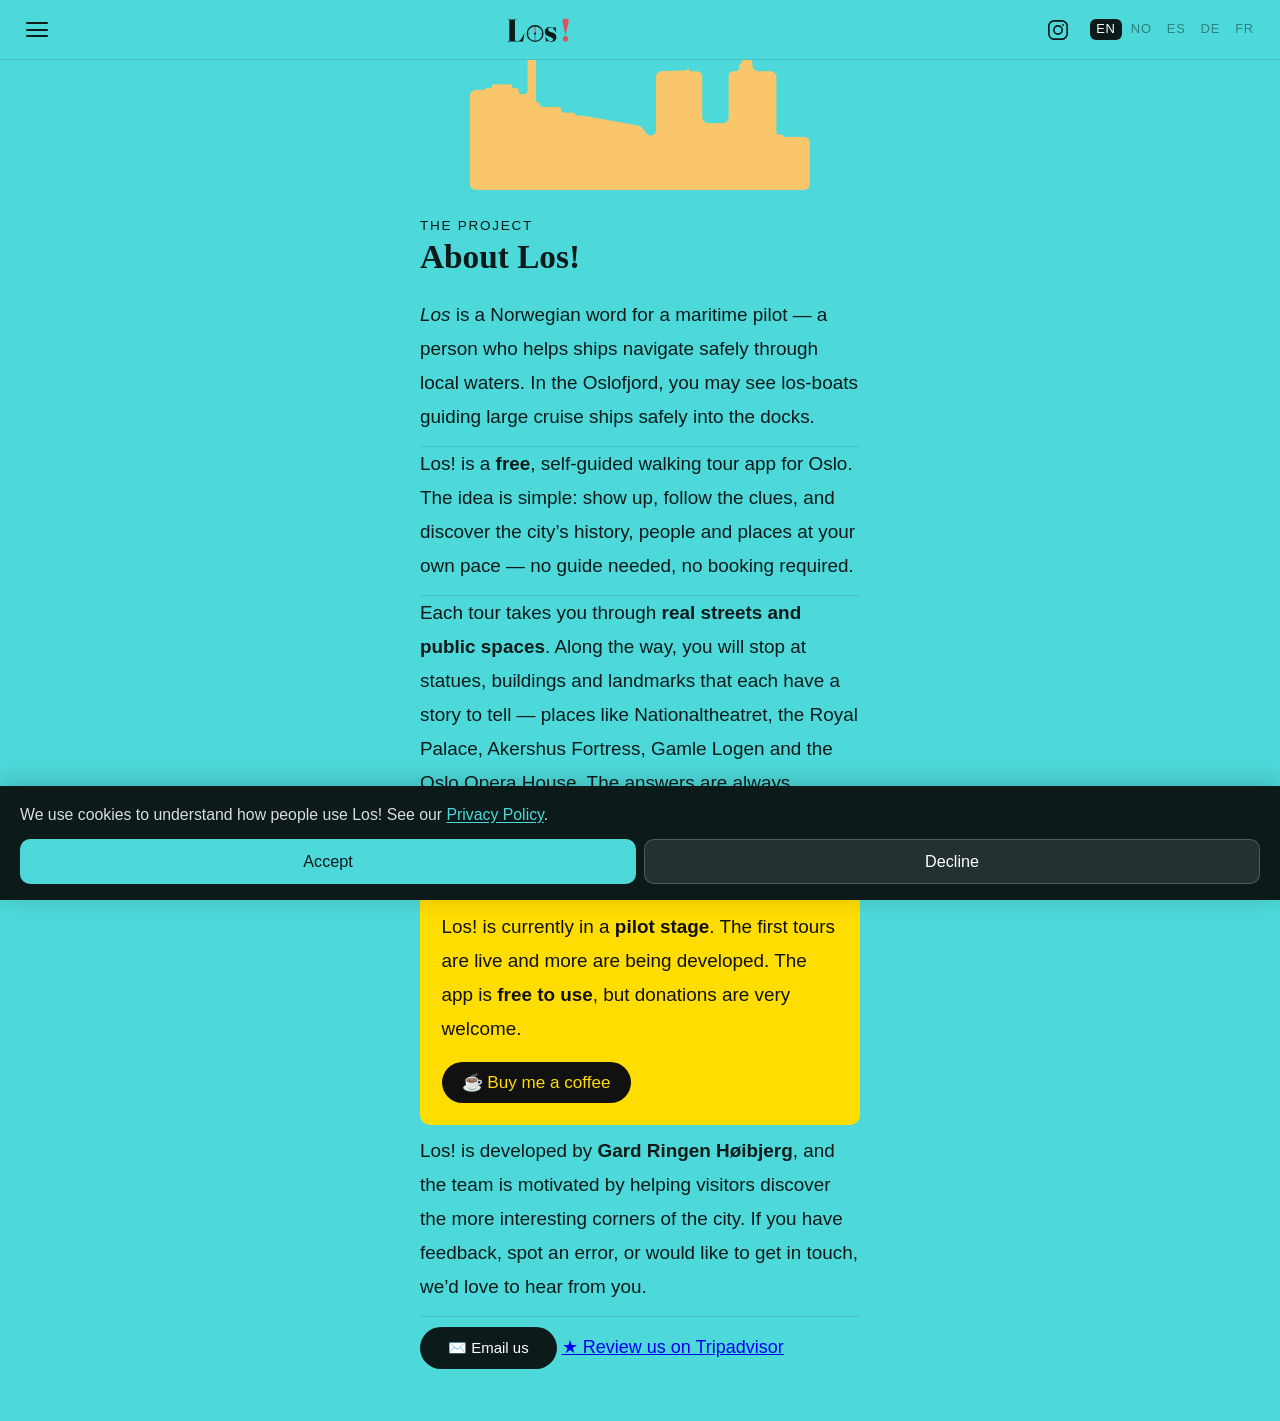
==== commit 9967e75f: "Update about.html" ====
--- a/about.html
+++ b/about.html
@@ -136,6 +136,7 @@
       </div>
       <p id="aboutP5">Los! is developed by <strong>Gard Ringen Høibjerg</strong>, and the team is motivated by helping visitors discover the more interesting corners of the city. If you have feedback, spot an error, or would like to get in touch, we’d love to hear from you.</p>
       <a href="mailto:gard.loswalk@gmail.com" class="about-email-btn" id="aboutEmailBtn">✉️ Email us</a>
+      <a href="https://www.tripadvisor.com/UserReviewEdit-g190479-d34460456-Los_Free_digital_self_guided_walking_tours_in_Oslo-Oslo_Eastern_Norway.html" target="_blank" rel="noopener" class="about-ta-btn" id="aboutTripAdvisorBtn">★ Review us on Tripadvisor</a>
     </div>
   </div>
 </div>
--- a/style.css
+++ b/style.css
@@ -725,6 +725,12 @@
 .finish-btn:hover { opacity: 0.85; }
 .finish-btn-primary { background: var(--ink); color: white; }
 .finish-btn-secondary { background: rgba(12,26,26,0.14); color: var(--ink); border: 1.5px solid rgba(12,26,26,0.2); }
+.finish-btn-tripadvisor {
+  background: #34e0a1;
+  color: #000000;
+}
+.finish-btn-tripadvisor:hover { opacity: 0.88; }
+
 
 /* ── TOUCH FIXES ── */
 @media (hover: none) {
@@ -900,3 +906,18 @@
   touch-action: manipulation;
 }
 .about-coffee-btn:hover { opacity: 0.82; }
+
+.about-email-btn {
+  display: inline-block;
+  margin-top: 10px;
+  background: var(--ink);
+  color: white;
+  text-decoration: none;
+  border-radius: 50px;
+  padding: 12px 28px;
+  font-size: 15px;
+  font-weight: 500;
+  font-family: inherit;
+  transition: opacity 0.15s;
+}
+.about-email-btn:hover { opacity: 0.82; }
